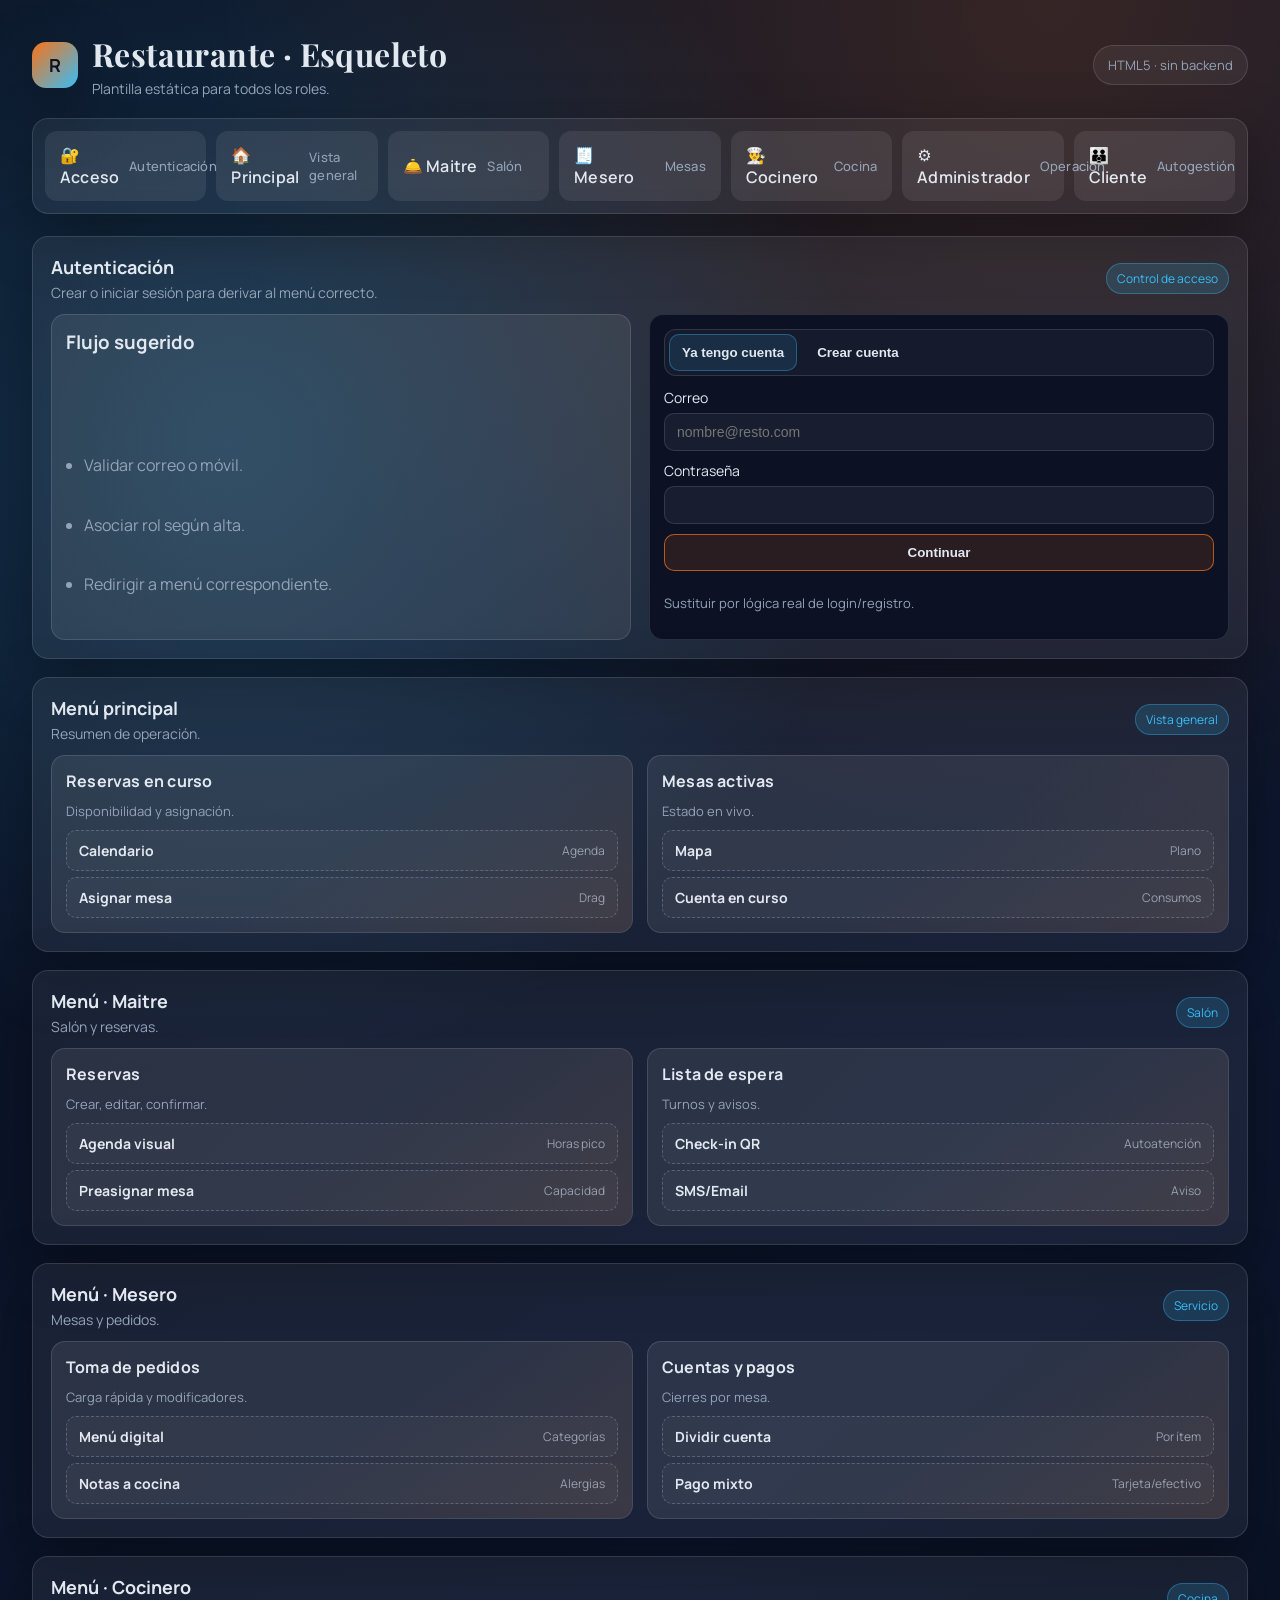
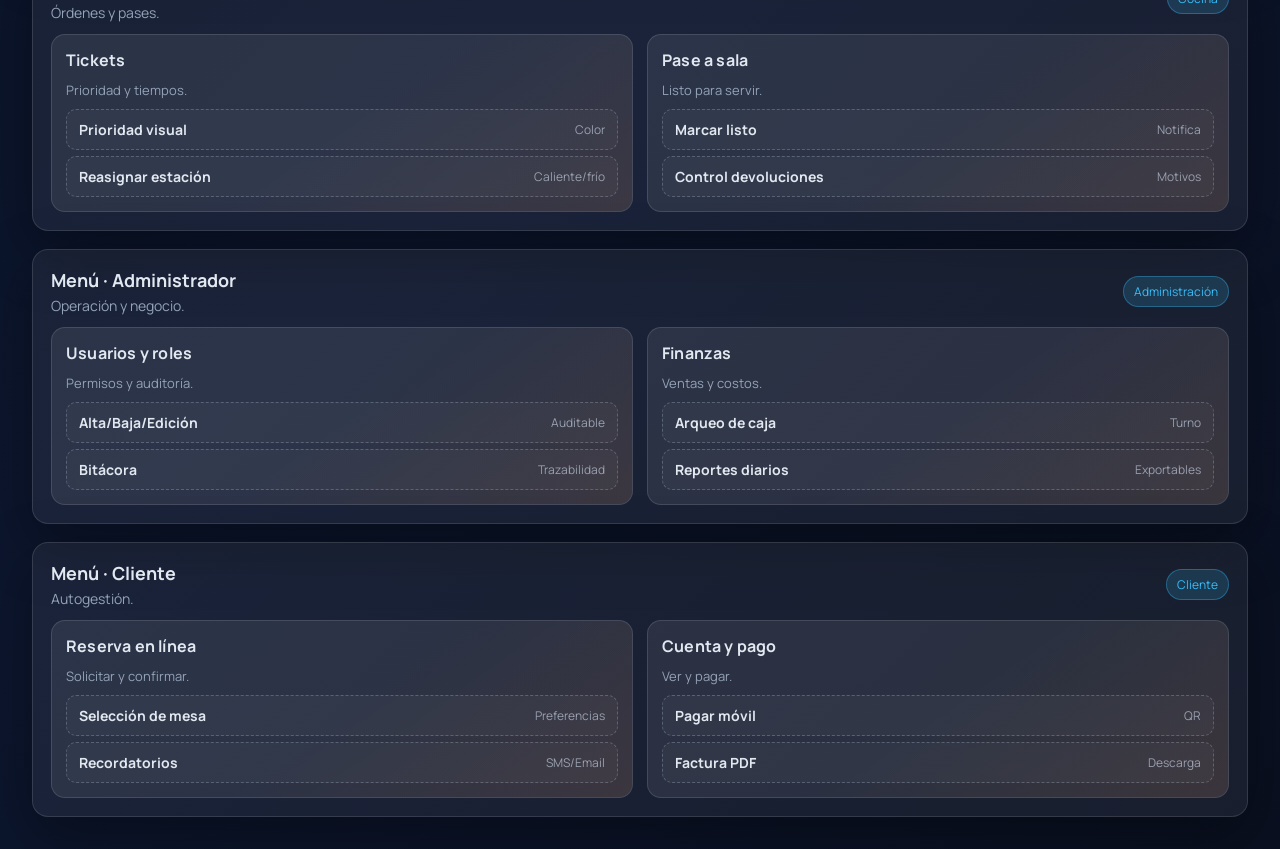
==== esqueleto.html @ 57cb5ed0 "Estructura interfaz restaurante con PHP" ====
<!doctype html>
<html lang="es">
<head>
  <meta charset="utf-8">
  <meta name="viewport" content="width=device-width, initial-scale=1">
  <title>Restaurante · Esqueleto HTML</title>
  <link rel="preconnect" href="https://fonts.googleapis.com">
  <link rel="preconnect" href="https://fonts.gstatic.com" crossorigin>
  <link href="https://fonts.googleapis.com/css2?family=Manrope:wght@400;600;700&family=Playfair+Display:wght@600&display=swap" rel="stylesheet">
  <link rel="stylesheet" href="css/estilo.css">
</head>
<body>
  <header>
    <div class="brand">
      <div class="brand-mark">R</div>
      <div>
        <h1>Restaurante · Esqueleto</h1>
        <p class="tagline">Plantilla estática para todos los roles.</p>
      </div>
    </div>
    <div class="pill">HTML5 · sin backend</div>
  </header>

  <nav aria-label="Menú principal">
    <div class="nav-grid">
      <a class="nav-link" href="#acceso"><div>🔐 Acceso</div><span>Autenticación</span></a>
      <a class="nav-link" href="#principal"><div>🏠 Principal</div><span>Vista general</span></a>
      <a class="nav-link" href="#maitre"><div>🛎️ Maitre</div><span>Salón</span></a>
      <a class="nav-link" href="#mesero"><div>🧾 Mesero</div><span>Mesas</span></a>
      <a class="nav-link" href="#cocinero"><div>👨‍🍳 Cocinero</div><span>Cocina</span></a>
      <a class="nav-link" href="#admin"><div>⚙️ Administrador</div><span>Operación</span></a>
      <a class="nav-link" href="#cliente"><div>🧑‍🧑‍🧒 Cliente</div><span>Autogestión</span></a>
    </div>
  </nav>

  <main>
    <section id="acceso">
      <div class="section-head">
        <div>
          <h2 class="section-title">Autenticación</h2>
          <p class="section-subtitle">Crear o iniciar sesión para derivar al menú correcto.</p>
        </div>
        <span class="badge">Control de acceso</span>
      </div>
      <div class="auth-panel">
        <div class="auth-copy">
          <h3>Flujo sugerido</h3>
          <ul>
            <li>Validar correo o móvil.</li>
            <li>Asociar rol según alta.</li>
            <li>Redirigir a menú correspondiente.</li>
          </ul>
        </div>
        <div class="auth-box">
          <div class="tabs">
            <button type="button" class="tab active">Ya tengo cuenta</button>
            <button type="button" class="tab">Crear cuenta</button>
          </div>
          <div class="form-grid">
            <label class="form-control">Correo
              <input placeholder="nombre@resto.com">
            </label>
            <label class="form-control">Contraseña
              <input type="password">
            </label>
            <button class="btn primary" type="button">Continuar</button>
            <p class="helper-text">Sustituir por lógica real de login/registro.</p>
          </div>
        </div>
      </div>
    </section>

    <section id="principal">
      <div class="section-head">
        <div>
          <h2 class="section-title">Menú principal</h2>
          <p class="section-subtitle">Resumen de operación.</p>
        </div>
        <span class="badge">Vista general</span>
      </div>
      <div class="grid">
        <article class="card">
          <div class="role">Reservas en curso</div>
          <p class="meta">Disponibilidad y asignación.</p>
          <ul class="actions">
            <li><div class="action-text"><strong>Calendario</strong></div><span class="tag">Agenda</span></li>
            <li><div class="action-text"><strong>Asignar mesa</strong></div><span class="tag">Drag</span></li>
          </ul>
        </article>
        <article class="card">
          <div class="role">Mesas activas</div>
          <p class="meta">Estado en vivo.</p>
          <ul class="actions">
            <li><div class="action-text"><strong>Mapa</strong></div><span class="tag">Plano</span></li>
            <li><div class="action-text"><strong>Cuenta en curso</strong></div><span class="tag">Consumos</span></li>
          </ul>
        </article>
      </div>
    </section>

    <section id="maitre">
      <div class="section-head">
        <div><h2 class="section-title">Menú · Maitre</h2><p class="section-subtitle">Salón y reservas.</p></div>
        <span class="badge">Salón</span>
      </div>
      <div class="grid">
        <article class="card">
          <div class="role">Reservas</div>
          <p class="meta">Crear, editar, confirmar.</p>
          <ul class="actions">
            <li><div class="action-text"><strong>Agenda visual</strong></div><span class="tag">Horas pico</span></li>
            <li><div class="action-text"><strong>Preasignar mesa</strong></div><span class="tag">Capacidad</span></li>
          </ul>
        </article>
        <article class="card">
          <div class="role">Lista de espera</div>
          <p class="meta">Turnos y avisos.</p>
          <ul class="actions">
            <li><div class="action-text"><strong>Check-in QR</strong></div><span class="tag">Autoatención</span></li>
            <li><div class="action-text"><strong>SMS/Email</strong></div><span class="tag">Aviso</span></li>
          </ul>
        </article>
      </div>
    </section>

    <section id="mesero">
      <div class="section-head">
        <div><h2 class="section-title">Menú · Mesero</h2><p class="section-subtitle">Mesas y pedidos.</p></div>
        <span class="badge">Servicio</span>
      </div>
      <div class="grid">
        <article class="card">
          <div class="role">Toma de pedidos</div>
          <p class="meta">Carga rápida y modificadores.</p>
          <ul class="actions">
            <li><div class="action-text"><strong>Menú digital</strong></div><span class="tag">Categorías</span></li>
            <li><div class="action-text"><strong>Notas a cocina</strong></div><span class="tag">Alergias</span></li>
          </ul>
        </article>
        <article class="card">
          <div class="role">Cuentas y pagos</div>
          <p class="meta">Cierres por mesa.</p>
          <ul class="actions">
            <li><div class="action-text"><strong>Dividir cuenta</strong></div><span class="tag">Por ítem</span></li>
            <li><div class="action-text"><strong>Pago mixto</strong></div><span class="tag">Tarjeta/efectivo</span></li>
          </ul>
        </article>
      </div>
    </section>

    <section id="cocinero">
      <div class="section-head">
        <div><h2 class="section-title">Menú · Cocinero</h2><p class="section-subtitle">Órdenes y pases.</p></div>
        <span class="badge">Cocina</span>
      </div>
      <div class="grid">
        <article class="card">
          <div class="role">Tickets</div>
          <p class="meta">Prioridad y tiempos.</p>
          <ul class="actions">
            <li><div class="action-text"><strong>Prioridad visual</strong></div><span class="tag">Color</span></li>
            <li><div class="action-text"><strong>Reasignar estación</strong></div><span class="tag">Caliente/frío</span></li>
          </ul>
        </article>
        <article class="card">
          <div class="role">Pase a sala</div>
          <p class="meta">Listo para servir.</p>
          <ul class="actions">
            <li><div class="action-text"><strong>Marcar listo</strong></div><span class="tag">Notifica</span></li>
            <li><div class="action-text"><strong>Control devoluciones</strong></div><span class="tag">Motivos</span></li>
          </ul>
        </article>
      </div>
    </section>

    <section id="admin">
      <div class="section-head">
        <div><h2 class="section-title">Menú · Administrador</h2><p class="section-subtitle">Operación y negocio.</p></div>
        <span class="badge">Administración</span>
      </div>
      <div class="grid">
        <article class="card">
          <div class="role">Usuarios y roles</div>
          <p class="meta">Permisos y auditoría.</p>
          <ul class="actions">
            <li><div class="action-text"><strong>Alta/Baja/Edición</strong></div><span class="tag">Auditable</span></li>
            <li><div class="action-text"><strong>Bitácora</strong></div><span class="tag">Trazabilidad</span></li>
          </ul>
        </article>
        <article class="card">
          <div class="role">Finanzas</div>
          <p class="meta">Ventas y costos.</p>
          <ul class="actions">
            <li><div class="action-text"><strong>Arqueo de caja</strong></div><span class="tag">Turno</span></li>
            <li><div class="action-text"><strong>Reportes diarios</strong></div><span class="tag">Exportables</span></li>
          </ul>
        </article>
      </div>
    </section>

    <section id="cliente">
      <div class="section-head">
        <div><h2 class="section-title">Menú · Cliente</h2><p class="section-subtitle">Autogestión.</p></div>
        <span class="badge">Cliente</span>
      </div>
      <div class="grid">
        <article class="card">
          <div class="role">Reserva en línea</div>
          <p class="meta">Solicitar y confirmar.</p>
          <ul class="actions">
            <li><div class="action-text"><strong>Selección de mesa</strong></div><span class="tag">Preferencias</span></li>
            <li><div class="action-text"><strong>Recordatorios</strong></div><span class="tag">SMS/Email</span></li>
          </ul>
        </article>
        <article class="card">
          <div class="role">Cuenta y pago</div>
          <p class="meta">Ver y pagar.</p>
          <ul class="actions">
            <li><div class="action-text"><strong>Pagar móvil</strong></div><span class="tag">QR</span></li>
            <li><div class="action-text"><strong>Factura PDF</strong></div><span class="tag">Descarga</span></li>
          </ul>
        </article>
      </div>
    </section>
  </main>
</body>
</html>
---- css/estilo.css ----
:root {
  --bg: #0f172a;
  --panel: rgba(255, 255, 255, 0.06);
  --card: rgba(255, 255, 255, 0.08);
  --stroke: rgba(255, 255, 255, 0.12);
  --accent: #f97316;
  --accent-2: #38bdf8;
  --text: #e2e8f0;
  --muted: #94a3b8;
  --shadow: 0 20px 60px rgba(0, 0, 0, 0.35);
  --radius: 16px;
}
* {
  box-sizing: border-box;
}
body {
  margin: 0;
  font-family: 'Manrope', system-ui, -apple-system, sans-serif;
  background: radial-gradient(circle at 18% 18%, rgba(56, 189, 248, 0.2), transparent 28%),
              radial-gradient(circle at 82% 0%, rgba(249, 115, 22, 0.18), transparent 32%),
              linear-gradient(135deg, #0b1223, #0c162e 60%, #0a1020);
  color: var(--text);
  min-height: 100vh;
  padding: 32px;
  scroll-behavior: smooth;
}
a {
  color: inherit;
}
header {
  display: flex;
  align-items: center;
  justify-content: space-between;
  gap: 16px;
  margin-bottom: 20px;
}
.brand {
  display: flex;
  align-items: center;
  gap: 14px;
}
.brand-mark {
  width: 46px;
  height: 46px;
  border-radius: 14px;
  background: linear-gradient(135deg, var(--accent), var(--accent-2));
  display: grid;
  place-items: center;
  color: #0b1223;
  font-weight: 700;
  font-size: 18px;
  box-shadow: var(--shadow);
}
h1 {
  margin: 0;
  font-family: 'Playfair Display', serif;
  letter-spacing: 0.4px;
  font-size: clamp(22px, 4vw, 32px);
}
.tagline {
  color: var(--muted);
  margin: 4px 0 0;
  font-size: 14px;
}
.pill {
  display: inline-flex;
  align-items: center;
  gap: 8px;
  padding: 10px 14px;
  border-radius: 999px;
  border: 1px solid var(--stroke);
  background: var(--panel);
  color: var(--muted);
  font-size: 13px;
}
nav {
  background: var(--panel);
  border: 1px solid var(--stroke);
  border-radius: var(--radius);
  padding: 12px;
  box-shadow: var(--shadow);
}
.nav-grid {
  display: grid;
  grid-template-columns: repeat(auto-fit, minmax(130px, 1fr));
  gap: 10px;
}
.nav-link {
  text-decoration: none;
  color: var(--text);
  padding: 12px 14px;
  border-radius: 12px;
  border: 1px solid transparent;
  background: var(--card);
  display: flex;
  align-items: center;
  gap: 10px;
  transition: transform 160ms ease, border-color 160ms ease, background 160ms ease;
  font-weight: 600;
  letter-spacing: 0.2px;
}
.nav-link:hover {
  transform: translateY(-2px);
  border-color: rgba(249, 115, 22, 0.5);
  background: rgba(249, 115, 22, 0.09);
}
.nav-link span {
  font-size: 13px;
  color: var(--muted);
  font-weight: 500;
}
main {
  margin-top: 22px;
  display: grid;
  gap: 18px;
}
section {
  border: 1px solid var(--stroke);
  background: var(--panel);
  border-radius: var(--radius);
  padding: 18px;
  box-shadow: var(--shadow);
}
.section-head {
  display: flex;
  justify-content: space-between;
  align-items: center;
  gap: 12px;
  margin-bottom: 12px;
}
.section-title {
  margin: 0;
  font-size: 18px;
}
.section-subtitle {
  color: var(--muted);
  margin: 4px 0 0;
  font-size: 14px;
}
.badge {
  padding: 6px 10px;
  border-radius: 999px;
  background: rgba(56, 189, 248, 0.16);
  color: var(--accent-2);
  border: 1px solid rgba(56, 189, 248, 0.35);
  font-size: 12px;
}
.grid {
  display: grid;
  grid-template-columns: repeat(auto-fit, minmax(240px, 1fr));
  gap: 14px;
}
.card {
  border: 1px solid var(--stroke);
  background: var(--card);
  border-radius: 14px;
  padding: 14px;
  display: grid;
  gap: 10px;
  position: relative;
  overflow: hidden;
  transition: transform 160ms ease, border-color 160ms ease, background 160ms ease;
}
.card:hover {
  transform: translateY(-3px);
  border-color: rgba(56, 189, 248, 0.45);
  background: rgba(255, 255, 255, 0.08);
}
.card::after {
  content: "";
  position: absolute;
  inset: 0;
  background: linear-gradient(145deg, transparent 50%, rgba(249, 115, 22, 0.08));
  pointer-events: none;
}
.role {
  font-weight: 700;
  font-size: 16px;
  letter-spacing: 0.2px;
}
.meta {
  color: var(--muted);
  font-size: 13px;
  margin: 0;
}
ul.actions {
  list-style: none;
  padding: 0;
  margin: 0;
  display: grid;
  gap: 6px;
}
ul.actions li {
  padding: 10px 12px;
  border-radius: 10px;
  border: 1px dashed rgba(148, 163, 184, 0.4);
  background: rgba(255, 255, 255, 0.03);
  display: flex;
  justify-content: space-between;
  align-items: center;
  gap: 8px;
  font-size: 14px;
  color: var(--text);
  cursor: pointer;
  transition: border-color 140ms ease, background 140ms ease;
}
.actions li:hover {
  border-color: rgba(56, 189, 248, 0.6);
  background: rgba(255, 255, 255, 0.06);
}
.actions li:focus-visible {
  outline: 2px solid var(--accent-2);
  outline-offset: 2px;
}
.action-text {
  display: grid;
  gap: 2px;
}
.action-text strong {
  font-size: 14px;
}
.action-text small {
  color: var(--muted);
}
.tag {
  color: var(--muted);
  font-size: 12px;
}
.auth-panel {
  display: grid;
  grid-template-columns: repeat(auto-fit, minmax(280px, 1fr));
  gap: 18px;
  align-items: stretch;
}
.auth-copy {
  padding: 14px;
  background: var(--card);
  border: 1px solid var(--stroke);
  border-radius: 14px;
  display: grid;
  gap: 10px;
}
.auth-copy h3 {
  margin: 0;
}
.auth-copy ul {
  margin: 0;
  padding-left: 18px;
  color: var(--muted);
  display: grid;
  gap: 8px;
}
.auth-box {
  padding: 14px;
  background: #0c1224;
  border: 1px solid var(--stroke);
  border-radius: 14px;
  display: grid;
  gap: 12px;
}
.tabs {
  display: inline-flex;
  gap: 8px;
  background: rgba(255, 255, 255, 0.04);
  border: 1px solid var(--stroke);
  padding: 4px;
  border-radius: 12px;
}
.tab {
  border: none;
  background: transparent;
  color: var(--text);
  padding: 10px 12px;
  border-radius: 10px;
  cursor: pointer;
  font-weight: 700;
}
.tab.active {
  background: rgba(56, 189, 248, 0.12);
  border: 1px solid rgba(56, 189, 248, 0.35);
}
.form-grid {
  display: grid;
  gap: 10px;
}
label.form-control {
  display: grid;
  gap: 6px;
  font-size: 14px;
}
input,
select,
textarea {
  border-radius: 10px;
  border: 1px solid var(--stroke);
  background: rgba(255, 255, 255, 0.05);
  color: var(--text);
  padding: 10px 12px;
  font-size: 14px;
}
textarea {
  min-height: 80px;
  resize: vertical;
}
.btn {
  padding: 10px 14px;
  border-radius: 10px;
  border: 1px solid var(--stroke);
  background: rgba(255, 255, 255, 0.05);
  color: var(--text);
  cursor: pointer;
  font-weight: 600;
  transition: transform 120ms ease, border-color 140ms ease, background 140ms ease;
}
.btn:hover {
  transform: translateY(-1px);
  border-color: rgba(56, 189, 248, 0.6);
  background: rgba(56, 189, 248, 0.08);
}
.btn.primary {
  border-color: rgba(249, 115, 22, 0.7);
  background: rgba(249, 115, 22, 0.12);
  color: var(--text);
}
.helper-text {
  color: var(--muted);
  font-size: 13px;
}
.activity {
  margin-top: 10px;
  border: 1px dashed rgba(148, 163, 184, 0.45);
  border-radius: 12px;
  padding: 12px;
  background: rgba(255, 255, 255, 0.03);
}
.activity-head {
  display: flex;
  justify-content: space-between;
  align-items: center;
  gap: 10px;
  margin-bottom: 8px;
}
.activity h4 {
  margin: 0;
  font-size: 15px;
}
.activity ul {
  list-style: none;
  padding: 0;
  margin: 0;
  display: grid;
  gap: 6px;
  max-height: 220px;
  overflow: auto;
}
.activity li {
  font-size: 13px;
  color: var(--text);
  border: 1px solid rgba(148, 163, 184, 0.35);
  border-radius: 10px;
  padding: 8px 10px;
  background: rgba(255, 255, 255, 0.02);
}
.toast {
  position: fixed;
  left: 50%;
  bottom: 26px;
  transform: translateX(-50%);
  min-width: 280px;
  max-width: 420px;
  padding: 12px 14px;
  border-radius: 12px;
  background: rgba(15, 23, 42, 0.96);
  color: var(--text);
  border: 1px solid var(--stroke);
  box-shadow: var(--shadow);
  opacity: 0;
  pointer-events: none;
  transition: opacity 180ms ease, transform 180ms ease;
  font-size: 14px;
  text-align: center;
  z-index: 40;
}
.toast.show {
  opacity: 1;
  transform: translate(-50%, -4px);
}
@media (max-width: 768px) {
  body { padding: 18px; }
  header { flex-direction: column; align-items: flex-start; }
}
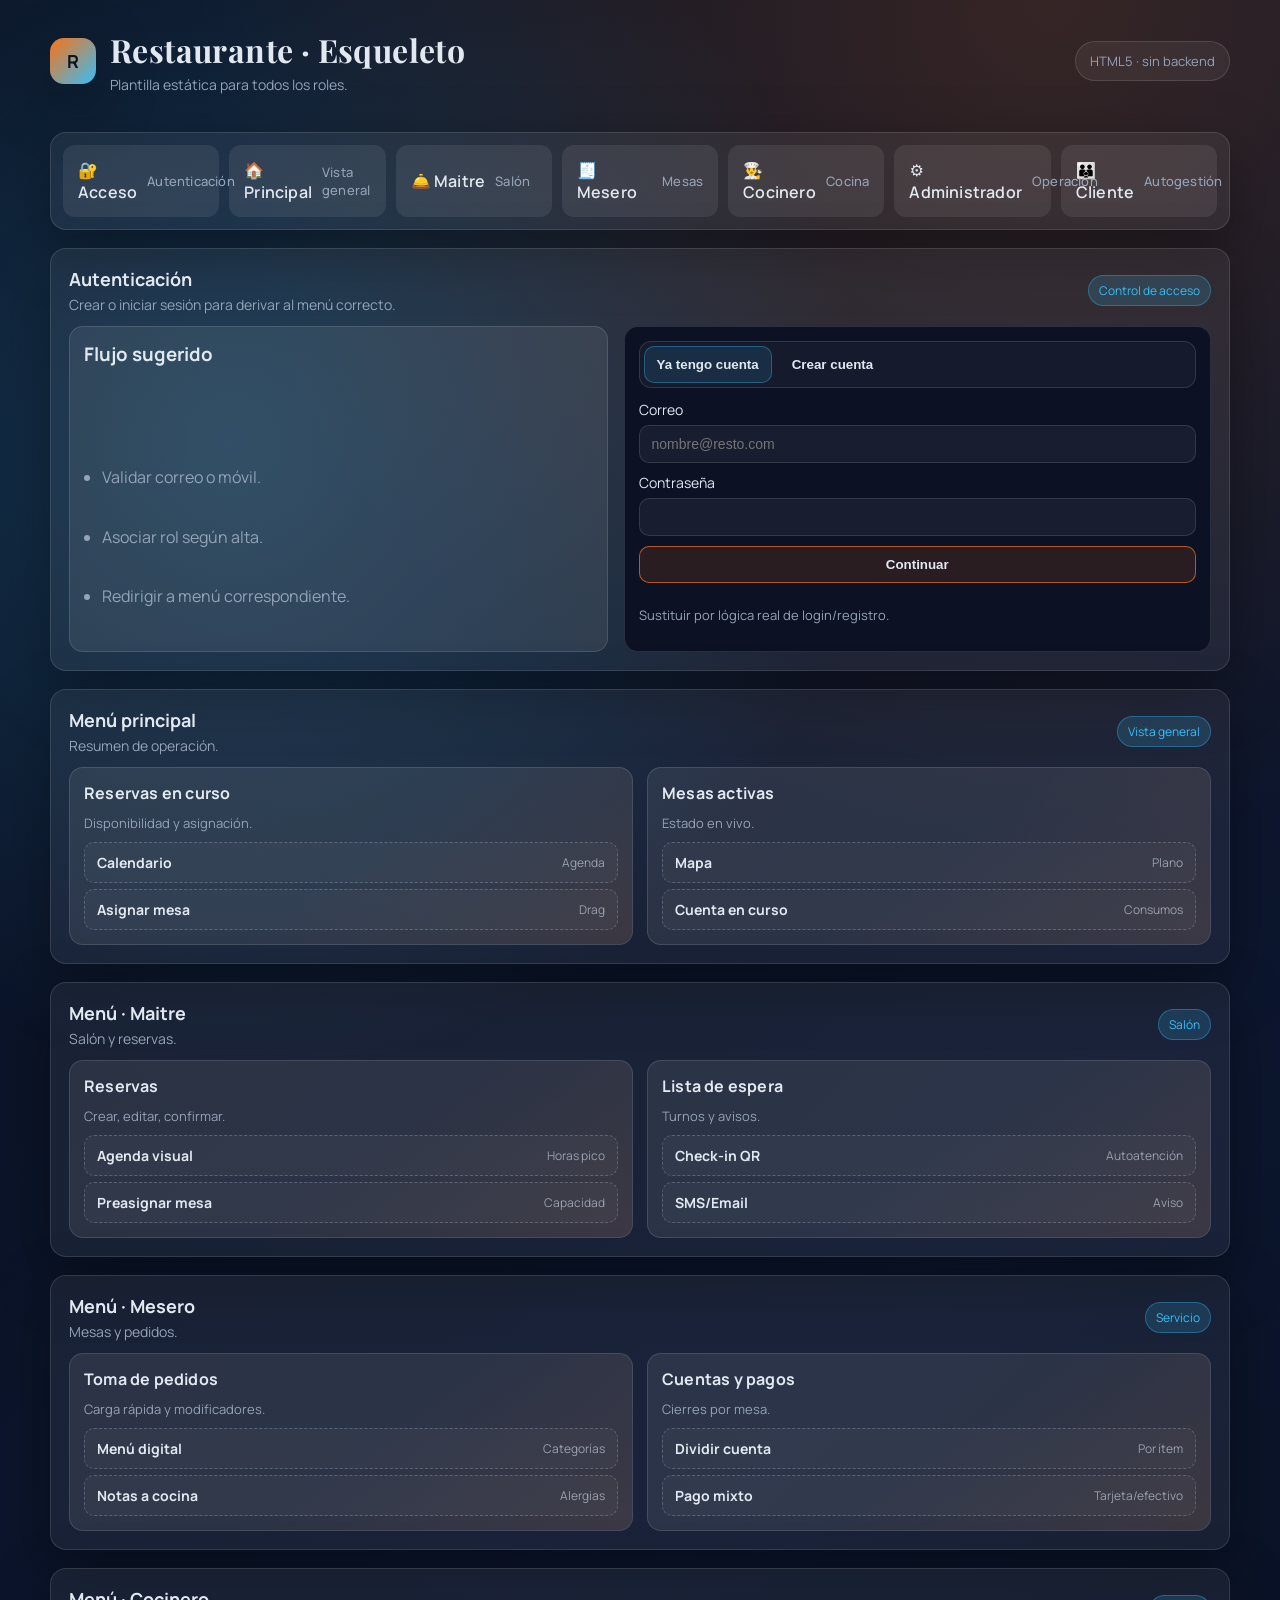
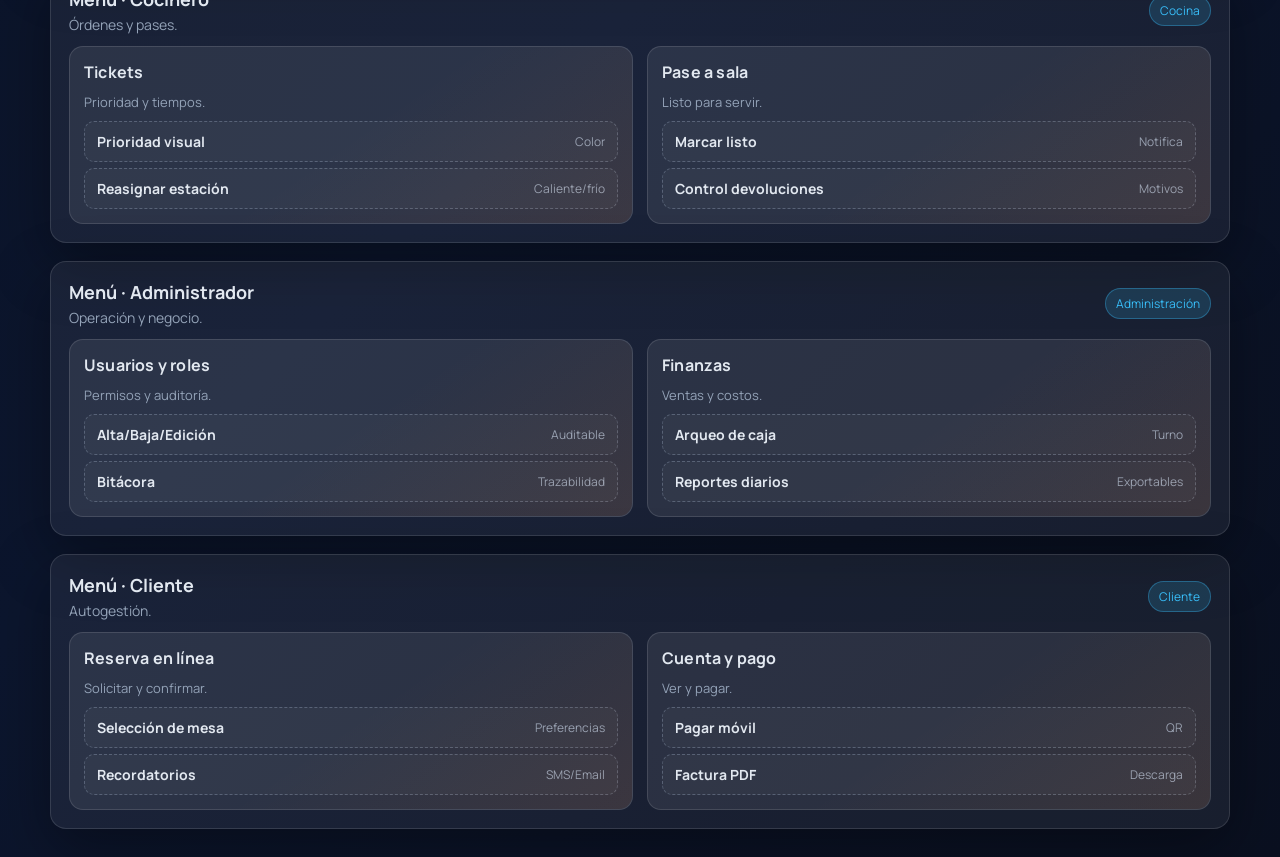
==== commit c742a21d: "Add maitre reservations board and API fixes" ====
--- a/esqueleto.html
+++ b/esqueleto.html
@@ -10,6 +10,7 @@
   <link rel="stylesheet" href="css/estilo.css">
 </head>
 <body>
+  <div class="page">
   <header>
     <div class="brand">
       <div class="brand-mark">R</div>
@@ -223,5 +224,6 @@
       </div>
     </section>
   </main>
+</div>
 </body>
 </html>
--- a/css/estilo.css
+++ b/css/estilo.css
@@ -21,8 +21,14 @@
               linear-gradient(135deg, #0b1223, #0c162e 60%, #0a1020);
   color: var(--text);
   min-height: 100vh;
-  padding: 32px;
+  padding: 28px;
   scroll-behavior: smooth;
+}
+.page {
+  max-width: 1180px;
+  margin: 0 auto;
+  display: grid;
+  gap: 18px;
 }
 a {
   color: inherit;
@@ -73,6 +79,17 @@
   color: var(--muted);
   font-size: 13px;
 }
+.user-chip {
+  display: inline-flex;
+  align-items: center;
+  gap: 10px;
+  padding: 10px 12px;
+  border-radius: 12px;
+  border: 1px solid var(--stroke);
+  background: var(--panel);
+}
+.user-chip strong { display: block; }
+.user-chip small { color: var(--muted); }
 nav {
   background: var(--panel);
   border: 1px solid var(--stroke);
@@ -98,6 +115,7 @@
   transition: transform 160ms ease, border-color 160ms ease, background 160ms ease;
   font-weight: 600;
   letter-spacing: 0.2px;
+  min-height: 72px;
 }
 .nav-link:hover {
   transform: translateY(-2px);
@@ -110,7 +128,6 @@
   font-weight: 500;
 }
 main {
-  margin-top: 22px;
   display: grid;
   gap: 18px;
 }
@@ -228,9 +245,9 @@
 }
 .auth-panel {
   display: grid;
-  grid-template-columns: repeat(auto-fit, minmax(280px, 1fr));
-  gap: 18px;
-  align-items: stretch;
+  grid-template-columns: 1.1fr 1.2fr;
+  gap: 16px;
+  align-items: start;
 }
 .auth-copy {
   padding: 14px;
@@ -239,6 +256,7 @@
   border-radius: 14px;
   display: grid;
   gap: 10px;
+  min-height: 100%;
 }
 .auth-copy h3 {
   margin: 0;
@@ -257,6 +275,7 @@
   border-radius: 14px;
   display: grid;
   gap: 12px;
+  min-height: 100%;
 }
 .tabs {
   display: inline-flex;
@@ -386,6 +405,8 @@
   transform: translate(-50%, -4px);
 }
 @media (max-width: 768px) {
-  body { padding: 18px; }
+  body { padding: 16px; }
+  .page { max-width: 100%; }
+  .auth-panel { grid-template-columns: 1fr; }
   header { flex-direction: column; align-items: flex-start; }
 }
